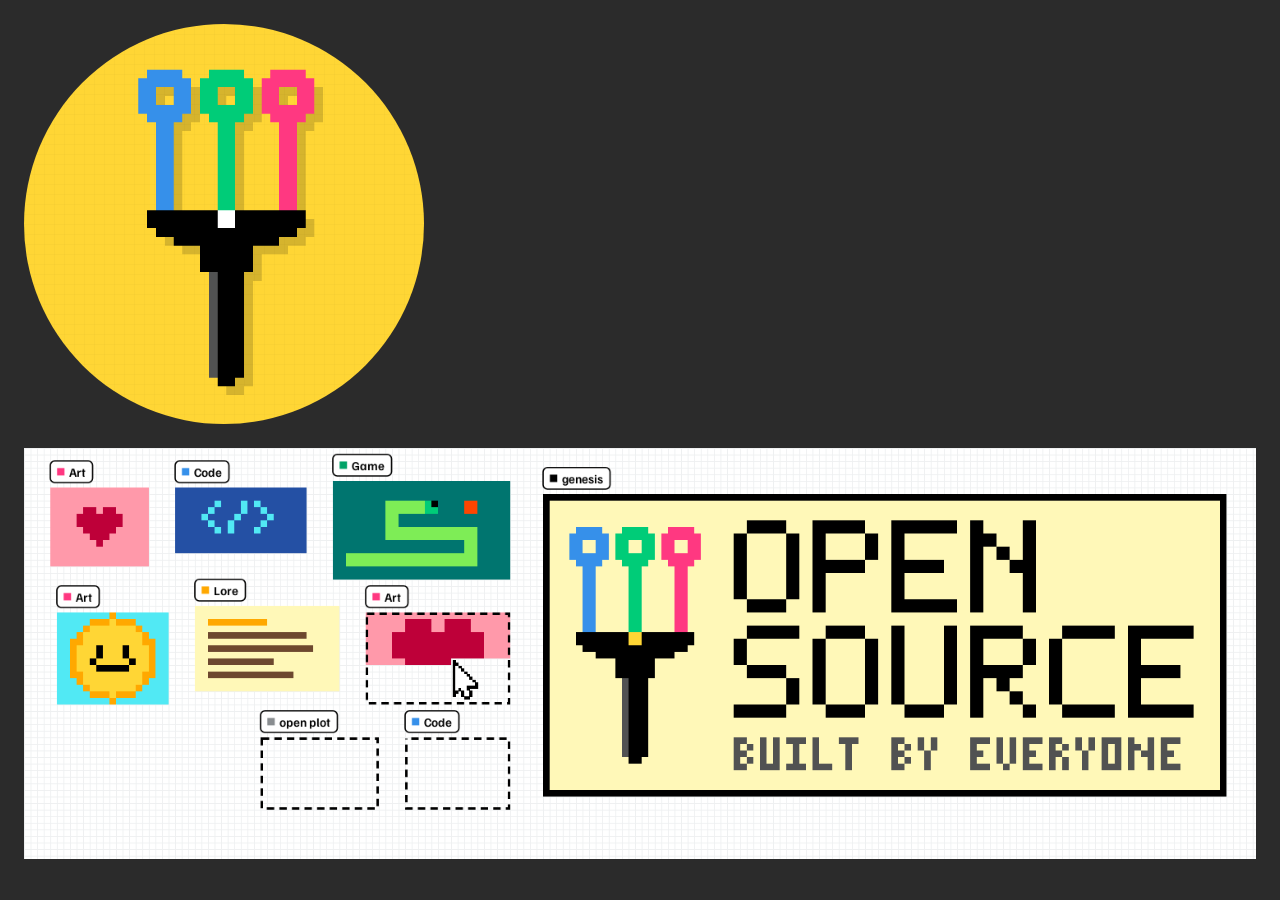
==== marca/stills.html @ 30e9015e "Genesis: the $OS website, built by everyone A pixel canvas anyone can add to for free: paint a plot," ====
<!doctype html>
<html lang="en">
<head>
<meta charset="utf-8">
<title>$OS profile picture and banner</title>
<link rel="stylesheet" href="https://fonts.googleapis.com/css2?family=Familjen+Grotesk:wght@400;600;700&family=Martian+Mono:wght@400;600&family=Jersey+10&display=block">
<style>
  body { margin: 0; padding: 24px; background: #2b2b2b; display: grid; gap: 24px; justify-items: start; font: 14px system-ui; color: #ddd; }
  canvas { display: block; max-width: 100%; height: auto; }
  #pfp { width: 400px; border-radius: 50%; }
</style>
</head>
<body>
<canvas id="pfp" width="1000" height="1000"></canvas>
<canvas id="banner" width="1500" height="500"></canvas>
<script type="module">
import { C, CAT, grid, logoTiles, drawTiles, plotArt, ants, tag, loadFonts, loadGenesis, drawSprite, SPRITES } from "./art.js";

function pfp() {
  const g = document.getElementById("pfp").getContext("2d");
  const S = 1000;
  g.fillStyle = C.yellow; g.fillRect(0, 0, S, S);
  grid(g, S, S, 25, "rgba(0,0,0,0.07)");
  const s = 22, w = 20 * s, h = 36 * s;
  const ox = Math.round((S - w) / 2 / s) * s, oy = Math.round((S - h) / 2 / s) * s + 4;
  // a hard pixel shadow so the logo sits on the canvas like a sticker
  drawTiles(g, logoTiles(C.ink).map(([x, y]) => [x, y, "rgba(0,0,0,0.16)"]), ox + s, oy + s, s);
  drawTiles(g, logoTiles(C.ground), ox, oy, s);
}

async function banner() {
  const g = document.getElementById("banner").getContext("2d");
  const W = 1500, H = 500, t = 8;
  g.fillStyle = C.ground; g.fillRect(0, 0, W, H);
  grid(g, W, H, t);
  const gen = await loadGenesis("../sitio/plots/genesis.png");
  const gx = 79, gy = 7;
  drawTiles(g, gen.tiles, gx * t, gy * t, t);
  tag(g, gx * t, gy * t - 6, "genesis", C.ink, 15);

  // community plots on the left, kept clear of the bottom-left corner where X puts the avatar
  const plots = [
    { kind: "heart", cat: "art", label: "Art", x: 4, y: 6, w: 15, h: 12 },
    { kind: "code", cat: "code", label: "Code", x: 23, y: 6, w: 20, h: 10 },
    { kind: "snake", cat: "game", label: "Game", x: 47, y: 5, w: 27, h: 15 },
    { kind: "sun", cat: "art", label: "Art", x: 5, y: 25, w: 17, h: 14 },
    { kind: "lore", cat: "words", label: "Lore", x: 26, y: 24, w: 22, h: 13 },
  ];
  for (const p of plots) {
    drawTiles(g, plotArt(p.kind, p.w, p.h), p.x * t, p.y * t, t);
    tag(g, p.x * t, p.y * t - 6, p.label, CAT[p.cat], 15);
  }
  // one plot half painted, with the cursor still at work
  const wip = { x: 52, y: 25, w: 22, h: 14 };
  const art = plotArt("heart", wip.w, wip.h).filter(([x, y]) => y < 7 || (y === 7 && x < 13));
  drawTiles(g, art, wip.x * t, wip.y * t, t);
  ants(g, wip.x * t, wip.y * t, wip.w * t, wip.h * t, 0, 3, 9);
  tag(g, wip.x * t, wip.y * t - 6, "Art", CAT.art, 15);
  drawSprite(g, SPRITES.cursor, (wip.x + 13) * t + 2, (wip.y + 7) * t + 2, 3.4, { "#": C.ink, w: C.ground });
  // open plots waiting
  ants(g, 36 * t, 44 * t, 18 * t, 11 * t, 0, 3, 9);
  tag(g, 36 * t, 44 * t - 6, "open plot", C.ink3, 15);
  ants(g, 58 * t, 44 * t, 16 * t, 11 * t, 6, 3, 9);
  tag(g, 58 * t, 44 * t - 6, "Code", CAT.code, 15);
}

await loadFonts();
pfp();
await banner();
window.done = true;
</script>
</body>
</html>
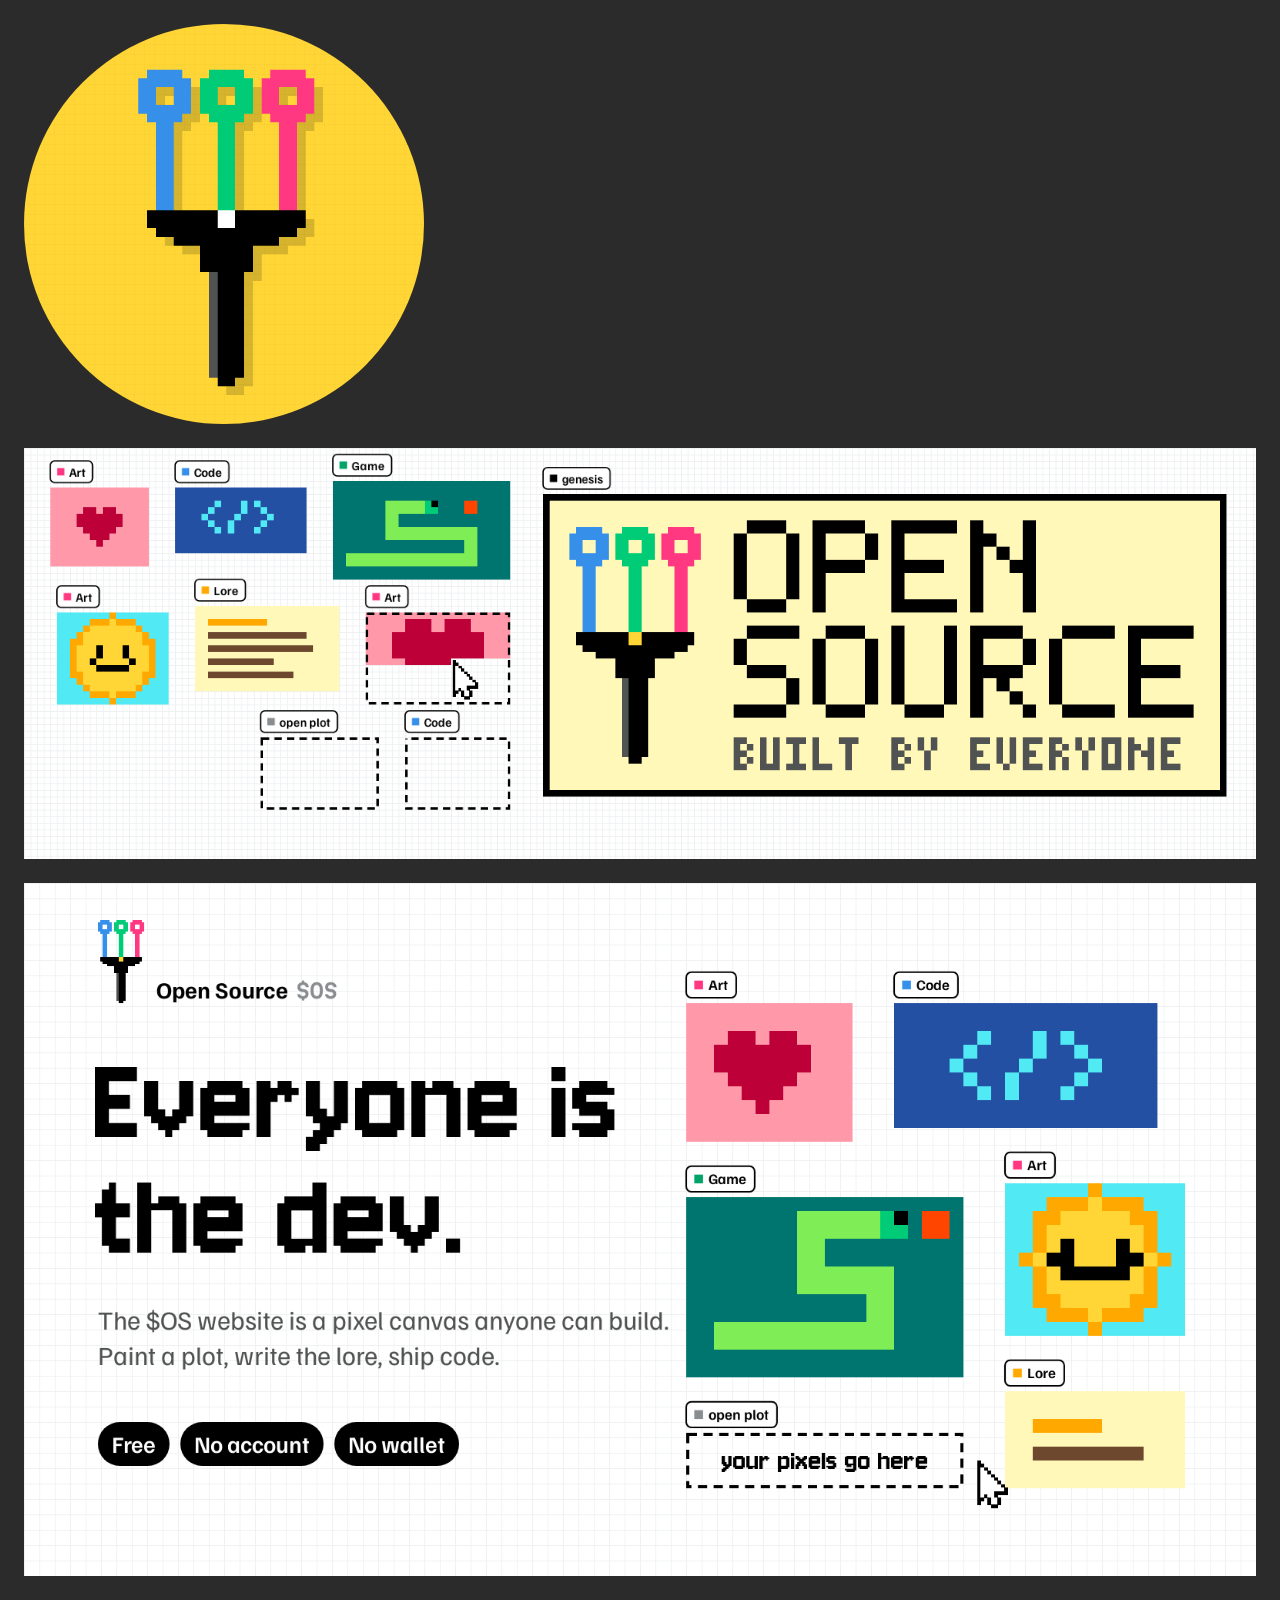
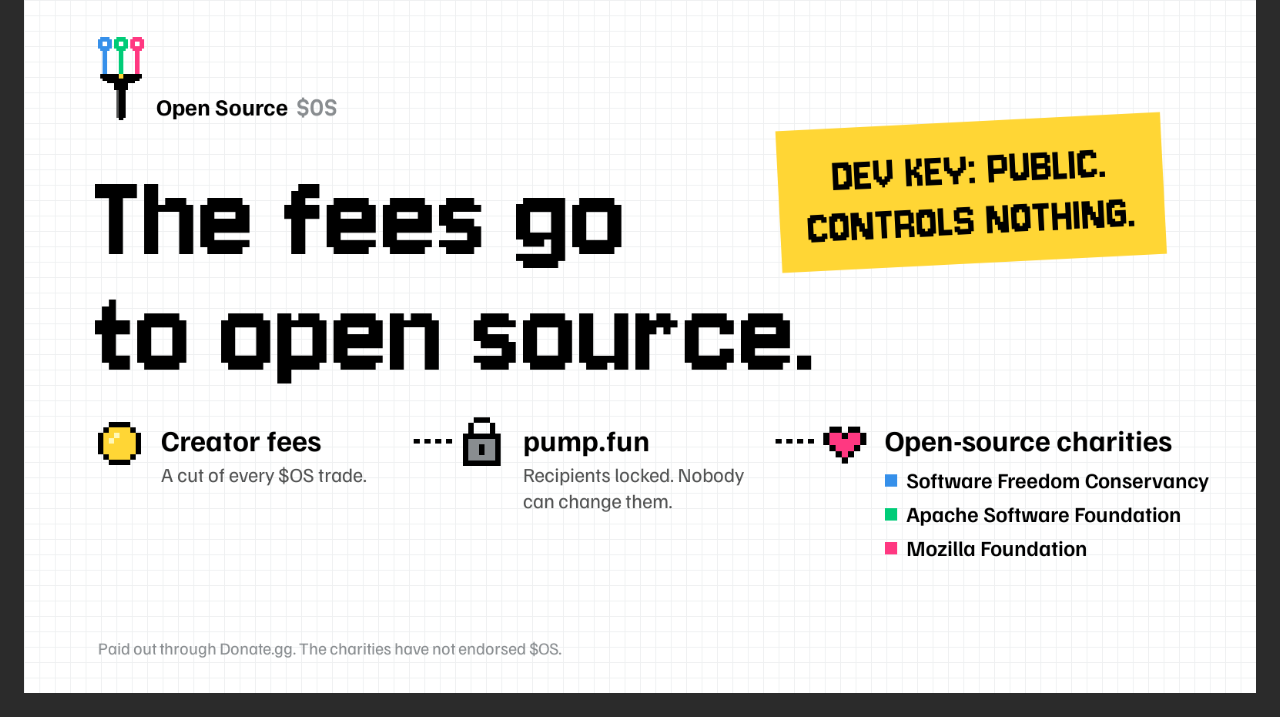
==== commit 41d0d303: "Brand kit: two post images for X" ====
--- a/marca/stills.html
+++ b/marca/stills.html
@@ -13,6 +13,8 @@
 <body>
 <canvas id="pfp" width="1000" height="1000"></canvas>
 <canvas id="banner" width="1500" height="500"></canvas>
+<canvas id="post1" width="1600" height="900"></canvas>
+<canvas id="post2" width="1600" height="900"></canvas>
 <script type="module">
 import { C, CAT, grid, logoTiles, drawTiles, plotArt, ants, tag, loadFonts, loadGenesis, drawSprite, SPRITES } from "./art.js";
 
@@ -64,9 +66,110 @@
   tag(g, 58 * t, 44 * t - 6, "Code", CAT.code, 15);
 }
 
+// ---------- post images (16:9, shown whole in the X timeline) ----------
+function write(g, s, x, y, font, color, align = "left") {
+  g.font = font; g.fillStyle = color; g.textAlign = align; g.textBaseline = "alphabetic"; g.fillText(s, x, y);
+  return g.measureText(s).width;
+}
+function pill(g, x, y, label, size = 30, bg = C.ink, fg = C.ground, font = `600 ${size}px "Familjen Grotesk"`) {
+  g.font = font;
+  const w = g.measureText(label).width + size * 1.2, h = size * 1.9;
+  g.fillStyle = bg; g.beginPath(); g.roundRect(x, y, w, h, h / 2); g.fill();
+  g.fillStyle = fg; g.textAlign = "center"; g.textBaseline = "middle"; g.fillText(label, x + w / 2, y + h / 2 + 2);
+  return w;
+}
+function ground(g, W, H) {
+  g.fillStyle = C.ground; g.fillRect(0, 0, W, H);
+  grid(g, W, H, 20);
+}
+function brandLine(g, x, y) {
+  const s = 3;
+  drawTiles(g, logoTiles(C.yellow), x, y - 36 * s + 6, s);
+  write(g, "Open Source", x + 20 * s + 16, y, `700 30px "Familjen Grotesk"`, C.ink);
+  g.font = `700 30px "Familjen Grotesk"`;
+  const w = g.measureText("Open Source").width;
+  write(g, "$OS", x + 20 * s + 26 + w, y, `600 26px "Martian Mono"`, C.ink3);
+}
+
+function post1() {
+  const g = document.getElementById("post1").getContext("2d");
+  const W = 1600, H = 900, M = 96;
+  ground(g, W, H);
+  brandLine(g, M, 150);
+  write(g, "Everyone is", M - 4, 330, `400 170px "Jersey 10"`, C.ink);
+  write(g, "the dev.", M - 4, 480, `400 170px "Jersey 10"`, C.ink);
+  write(g, "The $OS website is a pixel canvas anyone can build.", M, 580, `400 34px "Familjen Grotesk"`, C.ink2);
+  write(g, "Paint a plot, write the lore, ship code.", M, 626, `400 34px "Familjen Grotesk"`, C.ink2);
+  let x = M;
+  for (const s of ["Free", "No account", "No wallet"]) x += pill(g, x, 700, s, 30) + 14;
+  // the board on the right
+  const t = 18, bx = 860, by = 120;
+  const plots = [
+    { kind: "heart", cat: "art", label: "Art", x: 0, y: 2, w: 12, h: 10 },
+    { kind: "code", cat: "code", label: "Code", x: 15, y: 2, w: 19, h: 9 },
+    { kind: "snake", cat: "game", label: "Game", x: 0, y: 16, w: 20, h: 13 },
+    { kind: "sun", cat: "art", label: "Art", x: 23, y: 15, w: 13, h: 11 },
+    { kind: "lore", cat: "words", label: "Lore", x: 23, y: 30, w: 13, h: 7 },
+  ];
+  for (const p of plots) {
+    drawTiles(g, plotArt(p.kind, p.w, p.h), bx + p.x * t, by + p.y * t, t);
+    tag(g, bx + p.x * t, by + p.y * t - 7, p.label, CAT[p.cat], 19);
+  }
+  const op = { x: 0, y: 33, w: 20, h: 4 };
+  ants(g, bx + op.x * t, by + op.y * t, op.w * t, op.h * t, 0, 4, 12);
+  tag(g, bx + op.x * t, by + op.y * t - 7, "open plot", C.ink3, 19);
+  write(g, "your pixels go here", bx + op.w * t / 2, by + (op.y + 2.6) * t, `400 40px "Jersey 10"`, C.ink, "center");
+  drawSprite(g, SPRITES.cursor, bx + 21 * t, by + 35 * t, 4.4, { "#": C.ink, w: C.ground });
+}
+
+function post2() {
+  const g = document.getElementById("post2").getContext("2d");
+  const W = 1600, H = 900, M = 96;
+  ground(g, W, H);
+  brandLine(g, M, 150);
+  write(g, "The fees go", M - 4, 330, `400 170px "Jersey 10"`, C.ink);
+  write(g, "to open source.", M - 4, 480, `400 170px "Jersey 10"`, C.ink);
+  // the flow
+  const rows = [
+    ["coin", "Creator fees", "A cut of every $OS trade."],
+    ["lock", "pump.fun", "Recipients locked. Nobody can change them."],
+    ["heart", "Open-source charities", null],
+  ];
+  const fx = M, fy = 600;
+  rows.forEach(([icon, title, sub], i) => {
+    const x = fx + i * 470, y = fy;
+    if (icon === "coin") drawSprite(g, SPRITES.coin, x, y - 52, 7, { "#": C.ink, y: C.yellow, h: C.pale });
+    if (icon === "lock") drawSprite(g, SPRITES.lock, x + 4, y - 58, 7, { "#": C.ink, y: C.ink3 });
+    if (icon === "heart") drawSprite(g, SPRITES.heartIcon, x + 2, y - 46, 8, { "#": C.ink, p: C.pink });
+    write(g, title, x + 82, y - 14, `700 38px "Familjen Grotesk"`, C.ink);
+    if (sub) {
+      const words = sub.split(" "), lines = [""];
+      g.font = `400 26px "Familjen Grotesk"`;
+      for (const w of words) { const tl = (lines.at(-1) + " " + w).trim(); if (g.measureText(tl).width > 300) lines.push(w); else lines[lines.length - 1] = tl; }
+      lines.forEach((l, k) => write(g, l, x + 82, y + 26 + k * 34, `400 26px "Familjen Grotesk"`, C.ink2));
+    }
+    if (i < rows.length - 1) { g.fillStyle = C.ink; for (let k = 0; k < 4; k++) g.fillRect(x + 410 + k * 14, fy - 30, 8, 6); }
+  });
+  ["Software Freedom Conservancy", "Apache Software Foundation", "Mozilla Foundation"].forEach((s, i) => {
+    const x = fx + 2 * 470 + 82, y = fy + 34 + i * 44;
+    g.fillStyle = [C.blue, C.green2, C.pink][i]; g.fillRect(x, y - 18, 16, 16);
+    write(g, s, x + 28, y, `600 28px "Familjen Grotesk"`, C.ink);
+  });
+  // the key stamp, top right
+  g.save();
+  g.translate(1230, 250); g.rotate(-0.05);
+  g.fillStyle = C.yellow; g.fillRect(-250, -92, 500, 184);
+  write(g, "DEV KEY: PUBLIC.", 0, -12, `400 66px "Jersey 10"`, C.ink, "center");
+  write(g, "CONTROLS NOTHING.", 0, 54, `400 66px "Jersey 10"`, C.ink, "center");
+  g.restore();
+  write(g, "Paid out through Donate.gg. The charities have not endorsed $OS.", M, 850, `400 22px "Familjen Grotesk"`, C.ink3);
+}
+
 await loadFonts();
 pfp();
 await banner();
+post1();
+post2();
 window.done = true;
 </script>
 </body>
